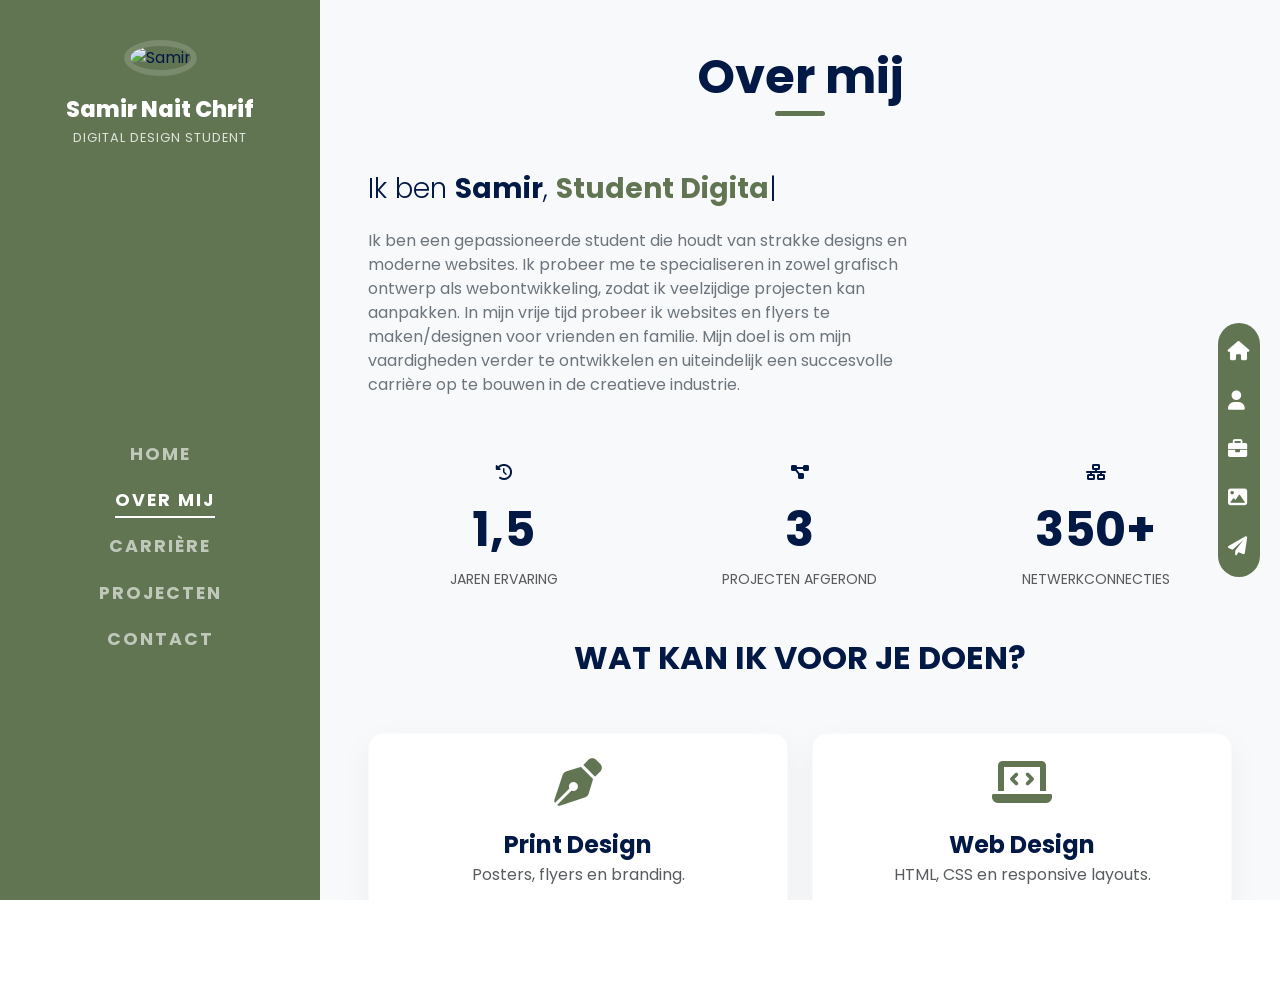
==== about_me.html @ 399e02ef "Alles terug gefixt moet nu werken" ====
<!DOCTYPE html>
<html lang="en">
<head>
    <meta charset="UTF-8">
    <meta name="viewport" content="width=device-width, initial-scale=1">
    <title>Samir Nait Chrif - Over mij</title>
    <link href="https://cdn.jsdelivr.net/npm/bootstrap@5.3.2/dist/css/bootstrap.min.css" rel="stylesheet">
    <link rel="stylesheet" href="https://cdnjs.cloudflare.com/ajax/libs/font-awesome/6.0.0/css/all.min.css">
    <link href="https://fonts.googleapis.com/css2?family=Poppins:wght@300;400;600;800&display=swap" rel="stylesheet">
    <link rel="stylesheet" href="style.css">
</head>
<body>

<div class="container-fluid h-100">
    <div class="row h-100">

        <div class="col-md-3 p-0 d-flex flex-column h-100 sticky-sidebar">
            <div class="sidebar-photo">
                <img src="Bijlage/Samir.jpg" alt="Samir" class="profile-pic">
                <h4 class="profile-name">Samir Nait Chrif</h4>
                <p class="profile-role">Digital Design Student</p>
            </div>

            <div class="sidebar-nav flex-grow-1 d-flex flex-column justify-content-center align-items-center">
                <nav class="nav-links">
                    <a href="index.html">HOME</a>
                    <a href="about_me.html" class="active">OVER MIJ</a>
                    <a href="carriere.html">CARRIÈRE</a>
                    <a href="projecten.html">PROJECTEN</a>
                    <a href="contact.html">CONTACT</a>
                </nav>
            </div>
        </div>

        <div class="col-md-9 bg-light p-5 right-content scrollable-content">

            <div class="about-header text-center mb-5">
                <h1 class="fw-bold">Over mij</h1>
            </div>

            <div class="row mb-5">
                <div class="col-lg-8">
                    <h3 class="fw-light mb-4">
                        Ik ben <span class="fw-bold text-dark-blue">Samir</span>,
                        <span id="typewriter" class="text-theme-green fw-bold"></span><span id="cursor">|</span>
                    </h3>
                    <p class="text-secondary description-text">
                        Ik ben een gepassioneerde student die houdt van strakke designs en moderne websites.
                        Ik probeer me te specialiseren in zowel grafisch ontwerp als webontwikkeling, zodat ik veelzijdige projecten kan aanpakken.
                        In mijn vrije tijd probeer ik websites en flyers te maken/designen voor vrienden en familie.
                        Mijn doel is om mijn vaardigheden verder te ontwikkelen en uiteindelijk een succesvolle carrière op te bouwen in de creatieve industrie.
                    </p>
                </div>
                <div class="col-lg-4 d-flex align-items-center justify-content-center">
                </div>
            </div>

            <div class="row g-4 mb-5 stats-section">
                <div class="col-md-4">
                    <div class="stat-card text-center h-100">
                        <div class="stat-icon-box mb-3">
                            <i class="fas fa-history"></i>
                        </div>
                        <h2 class="display-5 fw-bold text-dark-blue">1,5</h2>
                        <small class="text-uppercase text-muted">Jaren Ervaring</small>
                    </div>
                </div>
                <div class="col-md-4">
                    <div class="stat-card text-center h-100">
                        <div class="stat-icon-box mb-3">
                            <i class="fas fa-project-diagram"></i>
                        </div>
                        <h2 class="display-5 fw-bold text-dark-blue">3</h2>
                        <small class="text-uppercase text-muted">Projecten Afgerond</small>
                    </div>
                </div>
                <div class="col-md-4">
                    <div class="stat-card text-center h-100">
                        <div class="stat-icon-box mb-3">
                            <i class="fas fa-network-wired"></i>
                        </div>
                        <h2 class="display-5 fw-bold text-dark-blue">350+</h2>
                        <small class="text-uppercase text-muted">Netwerkconnecties</small>
                    </div>
                </div>
            </div>

            <div class="row services-section">
                <div class="col-12 text-center mb-5">
                    <h2 class="fw-bold text-dark-blue text-uppercase">Wat kan ik voor je doen?</h2>
                </div>
                <div class="col-md-6 mb-4">
                    <div class="service-card d-flex align-items-center p-4 h-100">
                        <div class="icon-box me-4 text-theme-green">
                            <i class="fas fa-pen-nib fa-3x"></i>
                        </div>
                        <div>
                            <strong class="fs-4 text-dark-blue">Print Design</strong>
                            <p class="text-muted mb-0">Posters, flyers en branding.</p>
                        </div>
                    </div>
                </div>
                <div class="col-md-6 mb-4">
                    <div class="service-card d-flex align-items-center p-4 h-100">
                        <div class="icon-box me-4 text-theme-green">
                            <i class="fas fa-laptop-code fa-3x"></i>
                        </div>
                        <div>
                            <strong class="fs-4 text-dark-blue">Web Design</strong>
                            <p class="text-muted mb-0">HTML, CSS en responsive layouts.</p>
                        </div>
                    </div>
                </div>
            </div>

            <div class="floating-menu">
                <a href="index.html"><i class="fas fa-home"></i></a>
                <a href="about_me.html"><i class="fas fa-user"></i></a>
                <a href="carriere.html"><i class="fas fa-briefcase"></i></a>
                <a href="projecten.html"><i class="fas fa-image"></i></a>
                <a href="contact.html"><i class="fas fa-paper-plane"></i></a>
            </div>

        </div>
    </div>
</div>
<script>
    const textElement = document.getElementById("typewriter");
    const cursorElement = document.getElementById("cursor");

    // Hier kun je de woorden aanpassen die hij moet typen!
    const texts = [
        "Student Digitale Vormgeving",
        "Web Developer",
        "Grafisch Ontwerper",
        "Voetballer"
    ];

    let textIndex = 0;
    let charIndex = 0;
    let isDeleting = false;
    let typeSpeed = 100; // Snelheid van typen

    function type() {
        const currentText = texts[textIndex];

        if (isDeleting) {
            // Tekst verwijderen
            textElement.textContent = currentText.substring(0, charIndex - 1);
            charIndex--;
            typeSpeed = 50; // Sneller verwijderen
        } else {
            // Tekst typen
            textElement.textContent = currentText.substring(0, charIndex + 1);
            charIndex++;
            typeSpeed = 100; // Normaal typen
        }

        if (!isDeleting && charIndex === currentText.length) {
            // Als het woord af is, even pauzeren
            isDeleting = true;
            typeSpeed = 2000; // Wacht 2 seconden voor hij gaat wissen
        } else if (isDeleting && charIndex === 0) {
            // Als het woord weg is, naar het volgende woord
            isDeleting = false;
            textIndex = (textIndex + 1) % texts.length;
            typeSpeed = 500;
        }

        setTimeout(type, typeSpeed);
    }

    // Start het effect als de pagina geladen is
    document.addEventListener('DOMContentLoaded', type);

    // Klein knipperend effect voor de cursor
    setInterval(() => {
        if (cursorElement.style.opacity === '0') {
            cursorElement.style.opacity = '1';
        } else {
            cursorElement.style.opacity = '0';
        }
    }, 500);
</script>

</body>
</html>
---- style.css ----
/* ==========================================================================
   1. CORE & VARIABELEN
   ========================================================================== */
:root {
    --theme-green: #627553;
    --theme-green-hover: #4e5e42;
    --dark-blue: #021945;
    --light-bg: #f8f9fa;
    --white: #ffffff;
    --text-muted: #666666;
}

body, html {
    /*height: 100vh;*/
    margin: 0;
    font-family: 'Poppins', sans-serif;
    color: var(--dark-blue);
    background-color: var(--white);
    height: 100%;
    overflow-y: auto;
}

/* ==========================================================================
   2. HOMEPAGE LAYOUT (SPLIT SCREEN)
   ========================================================================== */
.container-fluid.vh-100 {
    height: 100vh !important;
    --bs-gutter-x: 0rem;
}

.left-section {
    padding: 5%;
}

.content-wrapper {
    max-width: 550px;
    margin-left: 10%;
}

.main-name {
    color: var(--dark-blue);
    font-weight: 900;
    font-size: clamp(3rem, 8vw, 5.5rem);
    text-transform: uppercase;
    line-height: 0.85;
}

.outline-text {
    color: transparent;
    -webkit-text-stroke: 2px var(--theme-green);
}

.job-tag-container {
    margin: 25px 0 35px 0;
}

.job-title {
    background-color: var(--theme-green);
    color: white;
    padding: 8px 20px;
    font-weight: 600;
    text-transform: uppercase;
    letter-spacing: 2px;
    display: inline-block;
}

.description {
    font-size: 1.1rem;
    line-height: 1.8;
    margin-bottom: 30px;
    color: var(--text-muted);
}

/* DE FOTO FIX: Vult nu de volledige col-md-6 */
.right-section {
    height: 100vh;
    padding: 0 !important; /* Verwijder de padding van de kolom */
    overflow: hidden;
}

.profile-pic-main {
    width: 100%;
    height: 100%;
    object-fit: cover;
    /* 50% centreert horizontaal, 0% dwingt de bovenkant van de foto naar de bovenkant van het scherm */
    object-position: center 50%;
    display: block;
}

/* ==========================================================================
   3. KNOPPEN & MENU
   ========================================================================== */
.btn-custom {
    background-color: var(--theme-green);
    color: white !important;
    font-weight: bold;
    padding: 12px 30px;
    border-radius: 5px;
    border: none;
    transition: 0.3s ease;
    text-decoration: none;
    display: inline-block;
}

.btn-custom:hover { background-color: var(--theme-green-hover); }

.btn-outline-custom {
    border: 2px solid var(--theme-green);
    color: var(--theme-green);
    font-weight: bold;
    padding: 10px 30px;
    border-radius: 5px;
    text-decoration: none;
    transition: 0.3s ease;
    display: inline-block;
}

.btn-outline-custom:hover {
    background-color: var(--theme-green);
    color: white;
}

.floating-menu {
    position: fixed;
    right: 20px;
    top: 50%;
    transform: translateY(-50%);
    background-color: var(--theme-green);
    border-radius: 50px;
    padding: 15px 10px;
    display: flex;
    flex-direction: column;
    gap: 20px;
    z-index: 1001;
}

.floating-menu a { color: white; font-size: 1.2rem; }

/* ==========================================================================
   SIDEBAR & NAVIGATIE (Overige pagina's)
   ========================================================================== */
/* ==========================================================================
   SIDEBAR FIX
   ========================================================================== */
.row {
    display: flex;
    align-items: stretch;
}

.sticky-sidebar {
    position: fixed;
    background-color: var(--theme-green);
    top: 0;
    height: 100vh; /* 🔥 BELANGRIJK */
    display: flex;
    flex-direction: column;
}

.sidebar-photo {
    padding: 60px 20px 30px;
    text-align: center;
}

.sidebar-photo img {
    width: 180px;
    height: 180px;
    object-fit: cover;
    border-radius: 50%;
    border: 6px solid rgba(255, 255, 255, 0.15);
    margin-bottom: 20px;
}

.profile-name {
    color: white;
    font-weight: 800;
    margin-bottom: 5px;
    font-size: 1.5rem;
}

.profile-role {
    color: rgba(255, 255, 255, 0.8);
    font-size: 0.85rem;
    text-transform: uppercase;
    letter-spacing: 1px;
}

/* Navigatie uitlijning */
.sidebar-nav {
    flex-grow: 1; /* Neemt de rest van de ruimte in */
    display: flex;
    flex-direction: column;
    justify-content: center; /* Zet de links netjes in het verticale midden */
    padding: 40px 0;
}

.nav-links {
    display: flex;
    flex-direction: column;
    align-items: center; /* Centreert de links horizontaal */
    gap: 25px; /* Ruimte tussen de menu-items */
}

.nav-links a {
    color: rgba(255, 255, 255, 0.6);
    text-decoration: none;
    font-weight: 700;
    font-size: 1.1rem;
    letter-spacing: 2px;
    transition: 0.3s ease;
    position: relative;
}

.nav-links a:hover,
.nav-links a.active {
    color: white;
    transform: translateX(5px);
}

/* Een subtiel streepje onder de actieve link */
.nav-links a.active::after {
    content: '';
    position: absolute;
    bottom: -5px;
    left: 0;
    width: 100%;
    height: 2px;
    background-color: white;
}

/* ==========================================================================
   MOBIEL
   ========================================================================== */
@media (max-width: 768px) {
    .right-section { display: none; }
    .left-section { width: 100%; text-align: center; }
    .content-wrapper { margin: 0 auto; }
    .floating-menu { display: none; }
}

/* ==========================================================================
   1. CORE & VARIABELEN
   ========================================================================== */
:root {
    --theme-green: #627553;
    --theme-green-hover: #4e5e42;
    --dark-blue: #021945;
    --light-bg: #f8f9fa;
    --white: #ffffff;
}

body, html {
    margin: 0;
    font-family: 'Poppins', sans-serif;
    background-color: var(--white);
}

.text-theme-green { color: var(--theme-green) !important; }
.text-dark-blue { color: var(--dark-blue) !important; }

/* ==========================================================================
   2. SIDEBAR NAVIGATIE (DE FIX VOOR HOOGTE)
   ========================================================================== */
.sticky-sidebar {
    background-color: var(--theme-green);
    min-height: 100vh; /* Altijd minimaal schermhoogte */
    height: 100%;
    position: sticky;
    top: 0;
    display: flex;
    flex-direction: column;
    z-index: 1000;
}

.sidebar-photo {
    padding: 40px 20px;
    text-align: center;
}

.profile-pic {
    width: 150px;
    height: 150px;
    object-fit: cover;
    border-radius: 50%;
    border: 5px solid rgba(255, 255, 255, 0.1);
    margin-bottom: 15px;
}

.profile-name { color: white; font-weight: 800; font-size: 1.4rem; margin-bottom: 5px; }
.profile-role { color: rgba(255, 255, 255, 0.8); font-size: 0.8rem; text-transform: uppercase; letter-spacing: 1px; }

.sidebar-nav {
    flex-grow: 1;
    display: flex;
    flex-direction: column;
    justify-content: center;
    padding-bottom: 50px;
}

.nav-links {
    display: flex;
    flex-direction: column;
    align-items: center;
    gap: 20px;
}

.nav-links a {
    color: rgba(255, 255, 255, 0.6);
    text-decoration: none;
    font-weight: 700;
    font-size: 1.1rem;
    letter-spacing: 2px;
    transition: 0.3s ease;
}

.nav-links a:hover, .nav-links a.active {
    color: white;
    transform: translateX(5px);
}

/* ==========================================================================
   3. CONTACT CARDS & FORM
   ========================================================================== */
.contact-card {
    background: white;
    border-radius: 15px;
    padding: 20px 5px;
    text-align: center;
    box-shadow: 0 10px 30px rgba(0, 0, 0, 0.05);
    border: 1px solid rgba(0, 0, 0, 0.02);
    transition: 0.3s ease;
}

.contact-card:hover {
    transform: translateY(-8px);
    box-shadow: 0 15px 40px rgba(0, 0, 0, 0.1);
    border-color: var(--theme-green);
}

.contact-icon-box {
    width: 60px;
    height: 60px;
    background-color: var(--light-bg);
    color: var(--theme-green);
    border-radius: 50%;
    display: flex;
    align-items: center;
    justify-content: center;
    margin: 0 auto 20px;
    font-size: 1.5rem;
}

.custom-input {
    background-color: #f9fbf8;
    border: 1px solid #e9eee8;
    padding: 10px 13px;
    border-radius: 8px;
}

.custom-input:focus {
    box-shadow: none;
    border-color: var(--theme-green);
}

.btn-custom {
    background-color: var(--theme-green);
    color: white;
    font-weight: bold;
    border-radius: 8px;
    transition: 0.3s;
}

.btn-custom:hover {
    background-color: var(--theme-green-hover);
    color: white;
}

/* Header styling */
.about-header h1 {
    font-weight: 800;
    font-size: 3rem;
    position: relative;
    display: inline-block;
}

.about-header h1::after {
    content: '';
    display: block;
    width: 50px;
    height: 5px;
    background-color: var(--theme-green);
    margin: 5px auto 0;
    border-radius: 10px;
}


/* Gecentreerde Service Cards */
.service-card {
    background: white;
    padding: 40px 30px;
    border-radius: 15px;
    box-shadow: 0 10px 30px rgba(0, 0, 0, 0.05);
    text-align: center; /* Centreert alle tekst */
    display: flex;
    flex-direction: column; /* Zet icoon boven de tekst */
    align-items: center;    /* Centreert items horizontaal */
    justify-content: center;
    height: 100%;
    transition: 0.3s ease;
    border: 1px solid rgba(0,0,0,0.02);
}

.service-card:hover {
    transform: translateY(-5px);
    border-color: var(--theme-green);
}

/* Icoon styling aanpassen voor centrering */
.service-card .icon-box {
    margin: 0 0 20px 0 !important; /* Haalt de margin-rechts weg en zet hem onder het icoon */
    color: var(--theme-green);
}

/* ==========================================================================
   CARRIÈRE PAGINA - TIMELINE & LOGO FIXES
   ========================================================================== */

/* De container voor de tijdlijn */
.timeline {
    border-left: 3px solid #eee;
    padding-left: 60px; /* Ruimte voor logo en bolletje */
    margin-left: 30px;
    position: relative;
    padding-top: 10px;
}

.timeline-item {
    position: relative;
    margin-bottom: 50px;
    display: flex;
    align-items: flex-start; /* Zorgt dat logo en tekst bovenin uitlijnen */
}

/* De groene bolletjes op de tijdlijn-lijn */
.timeline-item::before {
    content: '';
    position: absolute;
    left: -68.5px; /* Precies op de lijn uitgelijnd */
    top: 35px;
    width: 16px;
    height: 16px;
    background-color: var(--theme-green);
    border: 3px solid white;
    border-radius: 50%;
    z-index: 2;
}

/* School Logo's (Educatie) */
.career-logo {
    width: 85px;
    height: 85px;
    min-width: 85px; /* Voorkomt dat het logo wordt platgedrukt */
    background-color: white;
    border-radius: 12px;
    display: flex;
    align-items: center;
    justify-content: center;
    border: 1px solid rgba(0,0,0,0.08);
    margin-right: 25px;
    padding: 8px;
    box-shadow: 0 4px 10px rgba(0,0,0,0.03);
}

.career-logo img {
    max-width: 100%;
    max-height: 100%;
    object-fit: contain;
}

/* Tekstblok naast het logo */
.timeline-content {
    flex-grow: 1;
}

/* ==========================================================================
   ERVARING CARDS (ONDERAAN)
   ========================================================================== */

.experience-card {
    background-color: white;
    border-radius: 15px;
    padding: 25px;
    box-shadow: 0 10px 30px rgba(0, 0, 0, 0.05);
    transition: 0.3s ease;
    border: 1px solid rgba(0,0,0,0.03);
    height: 100%;
    text-align: center; /* Alles in de kaart centreren */
}

.experience-card:hover {
    transform: translateY(-8px);
    border-color: var(--theme-green);
}

/* Werk Logo's in de kaarten */
.career-logo-small {
    width: 100%;
    height: 80px;
    display: flex;
    align-items: center;
    justify-content: center;
    margin-bottom: 20px;
    border-bottom: 1px solid rgba(0,0,0,0.05);
    padding-bottom: 15px;
}

.career-logo-small img {
    max-width: 120px;
    max-height: 60px;
    object-fit: contain;
}

/* Badges (Datum labels) */
.resume-badge {
    background-color: var(--theme-green);
    color: white;
    padding: 4px 12px;
    font-weight: bold;
    font-size: 0.75rem;
    border-radius: 4px;
    display: inline-block;
    letter-spacing: 0.5px;
}

/* Divider styling */
.dashed-divider {
    border-top: 2px dashed #ddd;
    opacity: 0.5;
}

/* Iconen voor de secties (Educatie/Ervaring) */
.section-icon {
    width: 50px;
    height: 50px;
    background-color: var(--theme-green);
    color: white;
    border-radius: 12px;
    display: flex;
    align-items: center;
    justify-content: center;
    font-size: 1.3rem;
}

/* ==========================================================================
   PROJECTEN PAGINA - CARDS & GRID
   ========================================================================== */

/* Zorgt dat alle kaarten in een rij even hoog zijn */
.projects-row {
    display: flex;
    flex-wrap: wrap;
}

.project-card {
    background-color: white;
    border-radius: 15px;
    overflow: hidden; /* Zorgt dat de afbeelding niet buiten de bocht gaat */
    box-shadow: 0 10px 30px rgba(0, 0, 0, 0.05);
    border: 1px solid rgba(0, 0, 0, 0.03);
    height: 100%; /* Dwingt de kaart om de volle hoogte van de kolom te vullen */
    transition: all 0.3s ease-in-out;
    display: flex;
    flex-direction: column;
}

/* Hover effect voor de kaarten */
.project-card:hover {
    transform: translateY(-10px);
    box-shadow: 0 20px 40px rgba(0, 0, 0, 0.1);
    border-color: var(--theme-green);
}

/* Afbeelding in de kaart */
.project-img-wrapper {
    width: 100%;
    height: 220px; /* Vaste hoogte voor uniformiteit */
    overflow: hidden;
    background-color: #f0f0f0;
}

.project-img-wrapper img {
    width: 100%;
    height: 100%;
    object-fit: cover; /* Zorgt dat de foto het vlak vult zonder te vervormen */
    transition: transform 0.5s ease;
}

.project-card:hover .project-img-wrapper img {
    transform: scale(1.1); /* Zoomt een beetje in bij hover */
}

/* Inhoud van de kaart */
.project-body {
    padding: 25px;
    flex-grow: 1; /* Zorgt dat de tekstruimte meegroeit */
    display: flex;
    flex-direction: column;
    justify-content: space-between;
}

.project-title {
    font-weight: 800;
    color: var(--dark-blue);
    margin-bottom: 10px;
    text-transform: uppercase;
    font-size: 1.2rem;
}

.project-description {
    color: var(--text-muted);
    font-size: 0.9rem;
    line-height: 1.6;
    margin-bottom: 20px;
}

/* Project categorie/tag boven de titel */
.project-category {
    font-size: 0.75rem;
    font-weight: 700;
    color: var(--theme-green);
    text-transform: uppercase;
    letter-spacing: 1px;
    margin-bottom: 5px;
    display: block;
}

/* Knop onderaan de kaart */
.btn-project {
    border: 2px solid var(--theme-green);
    color: var(--theme-green);
    background: transparent;
    padding: 8px 20px;
    font-weight: 700;
    border-radius: 5px;
    text-decoration: none;
    display: inline-block;
    transition: 0.3s;
    text-align: center;
}

.btn-project:hover {
    background-color: var(--theme-green);
    color: white;
}



/* ==========================================================================
   PROJECT DETAIL PAGINA (Dashboard CV)
   ========================================================================== */

.project-wrapper {
    background-color: var(--white);
    min-height: 100vh;
}

/* Terugknop styling */
.back-btn {
    display: inline-block;
    color: var(--theme-green);
    text-decoration: none;
    font-weight: 600;
    margin-bottom: 30px;
    transition: 0.3s;
}

.back-btn:hover {
    color: var(--dark-blue);
    transform: translateX(-5px);
}

/* Grote Project Afbeelding */
.project-img {
    border-radius: 20px;
    box-shadow: 0 20px 50px rgba(0,0,0,0.1);
    margin: 40px 0;
    border: 1px solid rgba(0,0,0,0.05);
}

/* Project Info Sectie */
.project-detail h1 {
    font-size: 3.5rem;
    color: var(--dark-blue);
    margin-bottom: 10px;
}

.project-info-grid {
    display: grid;
    grid-template-columns: repeat(auto-fit, minmax(200px, 1fr));
    gap: 30px;
    margin: 40px 0;
    padding: 30px;
    background-color: var(--light-bg);
    border-radius: 15px;
    text-align: left;
}

.info-item h6 {
    font-weight: 800;
    text-transform: uppercase;
    font-size: 0.8rem;
    letter-spacing: 1px;
    color: var(--theme-green);
    margin-bottom: 5px;
}

.info-item p {
    margin: 0;
    color: var(--dark-blue);
    font-weight: 600;
}

/* Navigatie onderaan (Volgend/Vorig project) */
.project-nav {
    border-top: 1px solid #eee;
}

.nav-container {
    display: flex;
    justify-content: space-between;
    align-items: center;
}

.nav-project {
    text-decoration: none;
    color: var(--dark-blue);
    transition: 0.3s;
    padding: 20px;
    border-radius: 10px;
}

.nav-project:hover {
    background-color: var(--light-bg);
}

.nav-project.left { text-align: left; }
.nav-project.right { text-align: right; }

.nav-label {
    display: block;
    font-size: 0.75rem;
    font-weight: 700;
    color: var(--theme-green);
    text-transform: uppercase;
}

.nav-project h6 {
    margin: 5px 0 0;
    font-weight: 800;
}

/* --- PROJECT DETAIL LAYOUT --- */

.back-btn {
    text-decoration: none;
    color: var(--theme-green);
    font-weight: 600;
    display: inline-block;
    transition: 0.3s;
}

.back-btn:hover {
    transform: translateX(-5px);
}

/* De horizontale balk met info */
.project-info-grid {
    display: grid;
    grid-template-columns: repeat(4, 1fr); /* 4 gelijke kolommen */
    gap: 20px;
    background-color: #f8f9fa;
    padding: 30px;
    border-radius: 15px;
}

.info-item {
    display: flex;
    flex-direction: column;
}

.info-label {
    font-size: 0.8rem;
    font-weight: 800;
    text-transform: uppercase;
    color: var(--theme-green);
    letter-spacing: 1px;
    margin-bottom: 5px;
}

.info-value {
    font-weight: 600;
    color: var(--dark-blue);
}

.project-image-container img {
    width: 100%;
    border: 1px solid rgba(0,0,0,0.05);
}

.nav-link-item {
    text-decoration: none;
    color: var(--dark-blue);
    transition: 0.3s;
}

.nav-link-item:hover {
    color: var(--theme-green);
}

/* Mobiel fix: op kleine schermen info onder elkaar */
@media (max-width: 768px) {
    .project-info-grid {
        grid-template-columns: repeat(2, 1fr);
    }
    .project-detail h1 { font-size: 2.5rem; }
}
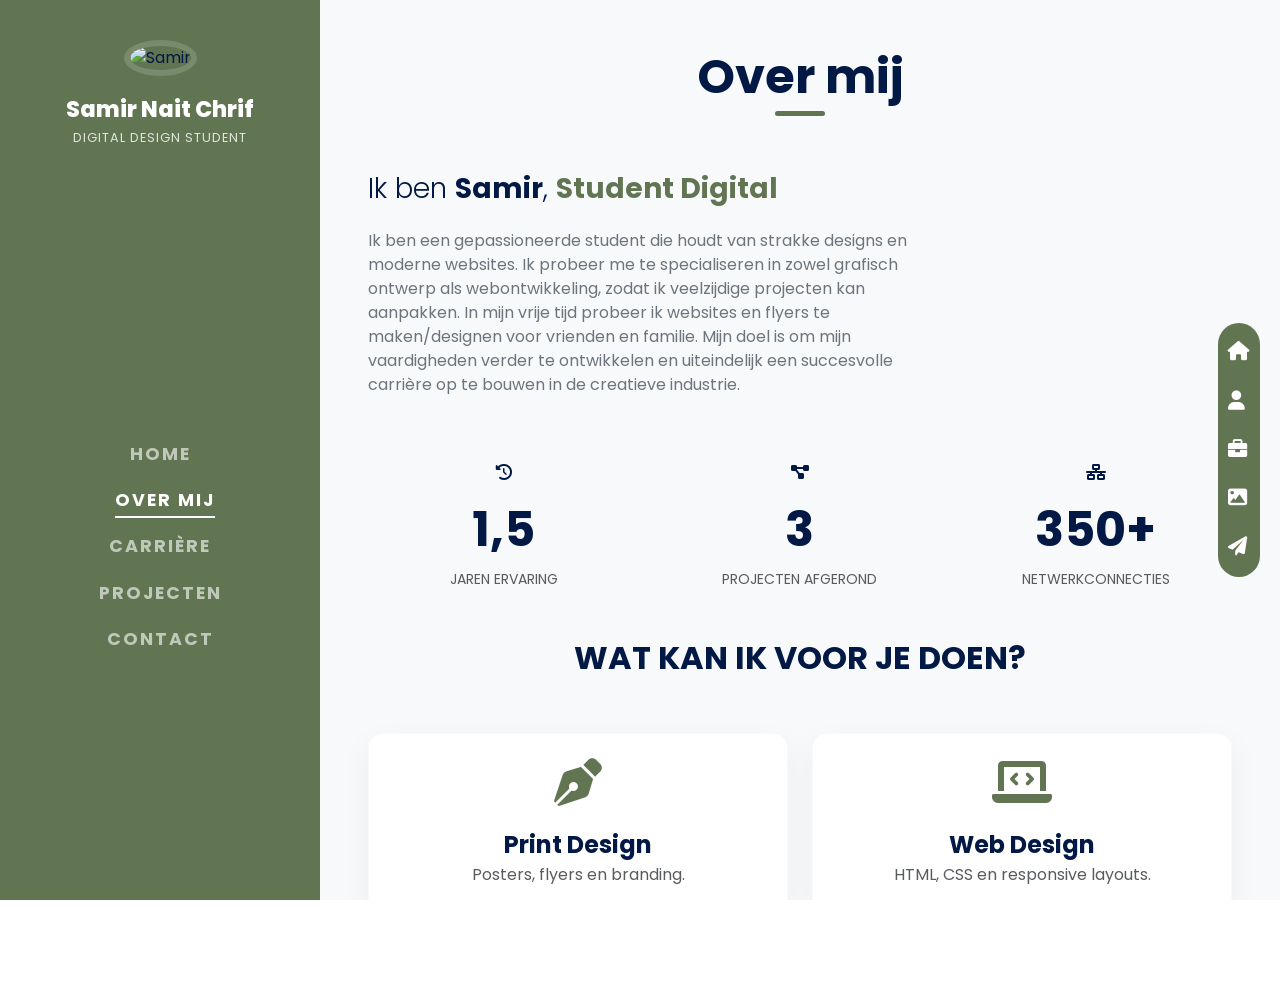
==== commit faa25b12: "Afwerking voldaan" ====
--- a/about_me.html
+++ b/about_me.html
@@ -182,6 +182,6 @@
         }
     }, 500);
 </script>
-
+<script src="script.js"></script>
 </body>
 </html>
